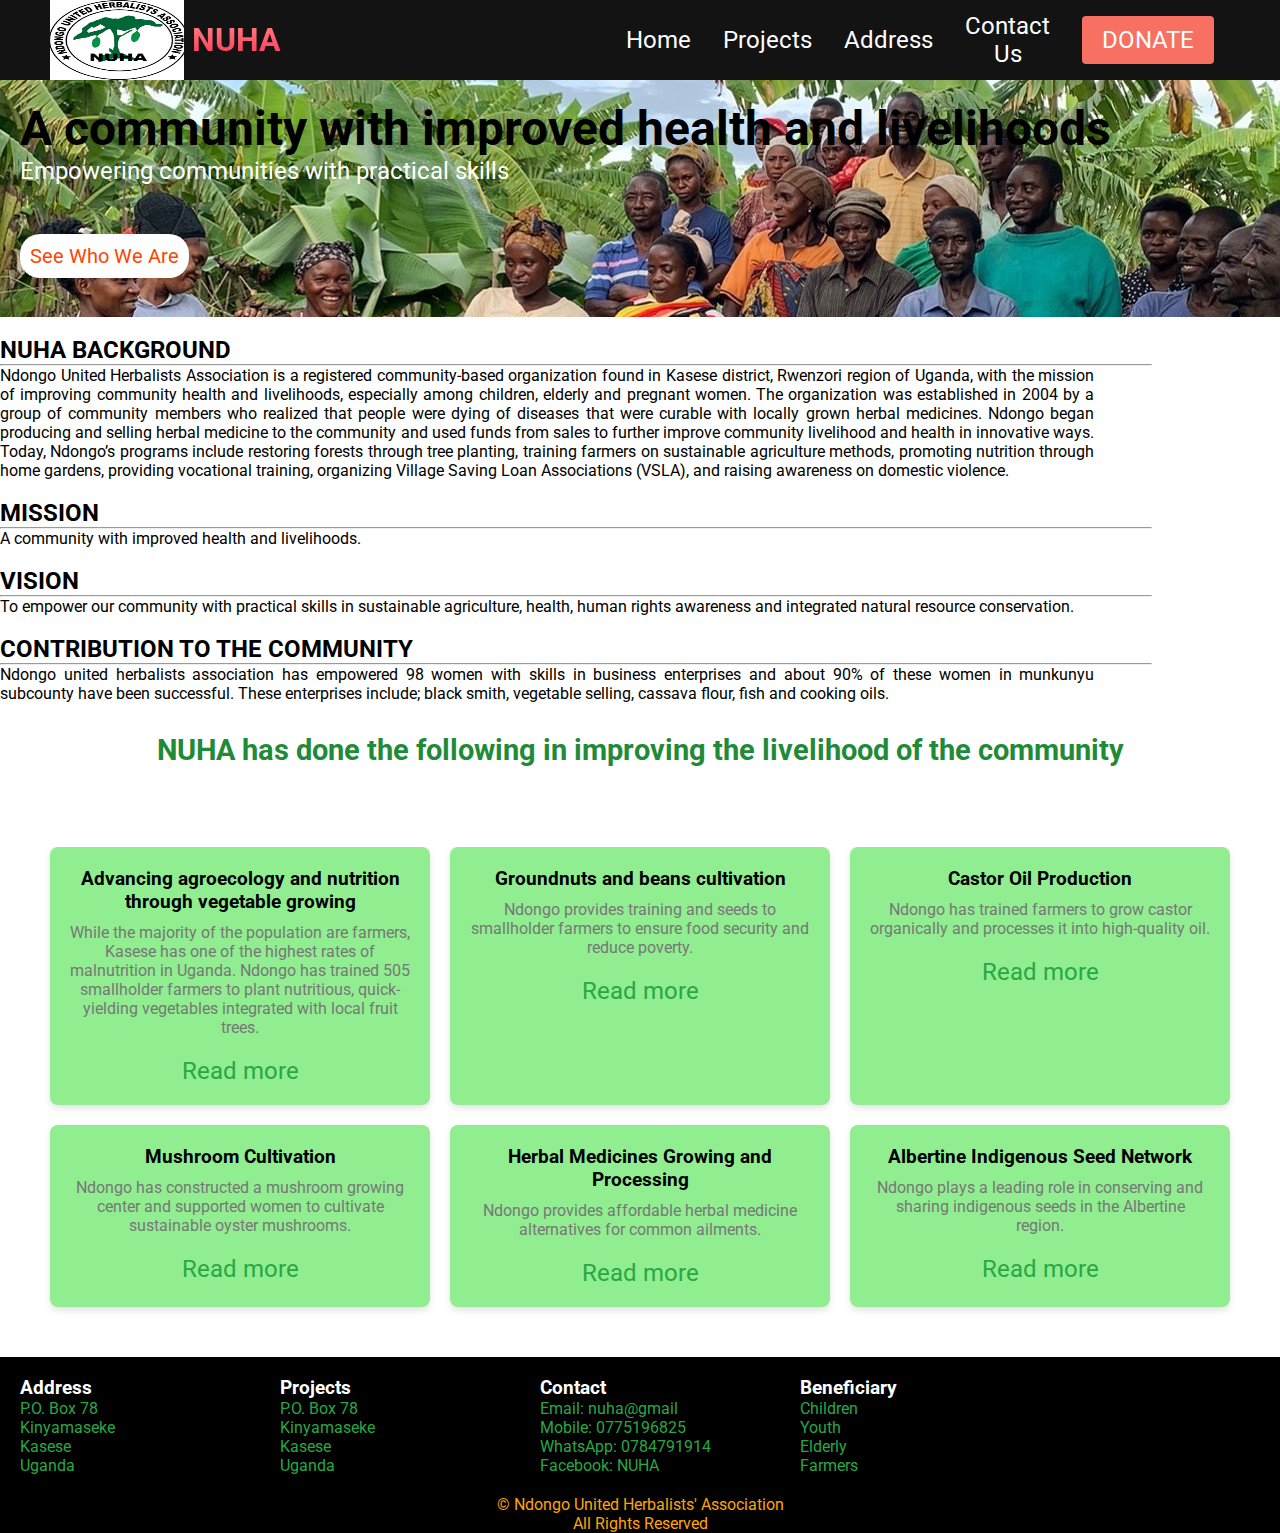
==== index.html @ db9d811a "Update index.html" ====
<!DOCTYPE html>
<html lang="en">
<head>
    <meta charset="UTF-8">
    <meta name="viewport" content="width=device-width, initial-scale=1.0">
    <title>NUHA</title>
    <link rel="stylesheet" href="project.css">
    <link href="https://fonts.googleapis.com/css2?family=Roboto:wght@400;500;700&display=swap" rel="stylesheet">
</head>
<body>
    <nav class="navbar">
        <div class="navbar__container">
            <img class="fas" src="nuhap.png" alt="NUHA Logo">
            <h3 id="navbar__logo">NUHA</h3>
            <div class="navbar__toggle" id="mobile-menu">
                <span class="bar"></span>
                <span class="bar"></span>
                <span class="bar"></span>
            </div>
            <ul class="navbar__menu">
                <li class="navbar__items">
                    <a href="index.html" class="navbar__links">Home</a>
                </li>
                <li class="navbar__items">
                    <a href="/" class="navbar__links">Projects</a>
                </li>
                <li class="navbar__items">
                    <a href="address.html" class="navbar__links">Address</a>
                </li>
                <li class="navbar__items">
                    <a href="about.html" class="navbar__links">Contact Us</a>
                </li>
                <li class="navbar__btn">
                    <a href="donate.html" class="button">DONATE</a>
                </li>
            </ul>
        </div>
    </nav>

    <main>
        <div class="man">
            <h1>A community with improved health and livelihoods</h1>
            <p>Empowering communities with practical skills</p>
            <br>
            <br>
            
            <a href="#">See Who We Are</a>
            <br>
            <br>
        </div>
        <br>
        <div class="back">
            <h2>NUHA BACKGROUND</h2>
            <hr>
            <P>Ndongo United Herbalists Association is a registered community-based organization found in Kasese district, Rwenzori region of Uganda, with the mission of improving community health and livelihoods, especially among children, elderly and pregnant women. The organization was established in 2004 by a group of community members who realized that people were dying of diseases that were curable with locally grown herbal medicines. Ndongo began producing and selling herbal medicine to the community and used funds from sales to further improve community livelihood and health in innovative ways. Today, Ndongo’s programs include restoring forests through tree planting, training farmers on sustainable agriculture methods, promoting nutrition through home gardens, providing vocational training, organizing Village Saving Loan Associations (VSLA), and raising awareness on domestic violence.</P>
        </div>
        <br>
        <div class="back">
            <h2>MISSION</h2>
            <hr>
            <P>A community with improved health and livelihoods.</P>
        </div>
        <br>
        <div class="back">
            <h2>VISION</h2>
            <hr>
            <P>To empower our community with practical skills in sustainable agriculture, health, human rights awareness and integrated natural resource conservation.</P>
        </div>
        <br>
        <div class="back">
            <h2>CONTRIBUTION TO THE COMMUNITY</h2>
            <hr>
            <P>Ndongo united herbalists association has empowered 98 women with skills in business enterprises and about 90% of these women in munkunyu subcounty have been successful. These enterprises include; black smith, vegetable selling, cassava flour, fish and cooking oils.</P>
        </div>
       
        <h1 class="head">NUHA has done the following in improving the livelihood of the community</h1>
        <section class="services">
            <div class="services-container">
                <div class="service-box">
                    
                    <h3>Advancing agroecology and nutrition through vegetable growing</h3>
                    <p>While the majority of the population are farmers, Kasese has one of the highest rates of malnutrition in Uganda. Ndongo has trained 505 smallholder farmers to plant nutritious, quick-yielding vegetables integrated with local fruit trees.</p>
                    <a href="#" class="arrow-link">Read more</a>
                </div>
                <div class="service-box">
                    
                    <h3>Groundnuts and beans cultivation</h3>
                    <p>Ndongo provides training and seeds to smallholder farmers to ensure food security and reduce poverty.</p>
                    <a href="#" class="arrow-link">Read more</a>
                </div>
                <div class="service-box">
                    
                    <h3>Castor Oil Production</h3>
                    <p>Ndongo has trained farmers to grow castor organically and processes it into high-quality oil.</p>
                    <a href="#" class="arrow-link">Read more</a>
                </div>
                <div class="service-box">
                    
                    <h3>Mushroom Cultivation</h3>
                    <p>Ndongo has constructed a mushroom growing center and supported women to cultivate sustainable oyster mushrooms.</p>
                    <a href="#" class="arrow-link">Read more</a>
                </div>
                <div class="service-box">
                    
                    <h3>Herbal Medicines Growing and Processing</h3>
                    <p>Ndongo provides affordable herbal medicine alternatives for common ailments.</p>
                    <a href="#" class="arrow-link">Read more</a>
                </div>
                <div class="service-box">
                    
                    <h3>Albertine Indigenous Seed Network</h3>
                    <p>Ndongo plays a leading role in conserving and sharing indigenous seeds in the Albertine region.</p>
                    <a href="#" class="arrow-link">Read more</a>
                </div>
            </div>
        </section>
    </main>

    <footer class="foo">
        <div class="footer-container">
            <div class="footer-box">
                <h3>Address</h3>
                <p>P.O. Box 78<br>Kinyamaseke<br>Kasese<br>Uganda</p>
            </div>
            <div class="footer-box">
                <h3>Projects</h3>
                <p>P.O. Box 78<br>Kinyamaseke<br>Kasese<br>Uganda</p>
            </div>
            <div class="footer-box">
                <h3>Contact</h3>
                <p>Email: nuha@gmail<br>Mobile: 0775196825<br>WhatsApp: 0784791914<br>Facebook: NUHA</p>
            </div>
            <div class="footer-box">
                <h3>Beneficiary</h3>
                <p>Children<br>Youth<br>Elderly<br>Farmers</p>
            </div>
        </div>
        <div>
            
            <div class="copy">
                <p>&copy; Ndongo United Herbalists' Association<br>All Rights Reserved</p>
            </div>
        </div>
    </footer>

    <script src="project.js"></script>
</body>
</html>
---- project.css ----
*{
    box-sizing: border-box;
    margin: 0;
    padding: 0;
    font-family: 'Roboto',sans-serif;
    width: 100%;
}
.navbar{

    background: #131313;
    height: 80px;
    display: flex;
    justify-content: center;
    align-items: center;
    font-size: 1.5rem;
    position: sticky;
    top: 0;
    z-index: 999;

}
.navbar__container{
    display: flex;
    justify-content: space-between;
    height: 80px;
    width: 100%;
    z-index: 1;
    max-width: 1300px;
    margin: 0 auto;
    padding: 0 50px;
}
#navbar__logo{
    background-color: #ff8177;
    background-image: linear-gradient(to top,#ff0844 0%, #ffb199 100%);
    background-size: 100%;
    -webkit-background-clip: text;
    -moz-background-clip: text;
    -webkit-text-fill-color: transparent;
    -moz-text-fill-color: transparent;
    display: flex;
    align-items: center;
    margin-right: 150px;
    cursor: pointer;
    text-decoration: none;
    font-size: 2rem;

}
.fas{
    margin-right: 0.5rem;
}
.navbar__menu{
    display: flex;
    align-items: center;
    list-style: none;
    text-align: center;

}
.navbar__items{
    height: 80px;

}
.navbar__links{
    color: #fff;
    display: flex;
    align-items: center;
    justify-content: center;
    text-decoration: none;
    padding: 0 1rem;
    height: 100%;
}
.navbar__btn{
    display: flex;
    justify-content: center;
    align-items: center;
    padding: 0 1rem;
    width: 100%;
}
.button{
    justify-content: center;
    display: flex;
    align-items: center;
    text-decoration: none;
    padding: 10px 20px;
    height: 100%;
    width: 100%;
    border: none;
    outline: none;
    border-radius: 4px;
    background: #f77062;
    color: #fff;
}
.button:hover{
    background: #4837ff;
    transition: all 0.3s ease;

}
.navbar__toggle{
        text-align: right;
}
.navbar__links:hover{
    color: #f77062;
    transition: all 0.3s ease;
}
@media screen and (max-width: 960px){
    .navbar__container{
        display: flex;
        justify-content: space-between;
        height: 80px;
        z-index: 1;
        width: 100%;
        max-width: 1300px;
        padding: 0;
    }
    .back{
        margin: 10px;
        padding: 20px;
    }
    .navbar__menu{
        display: grid;
        grid-template-columns: auto;
        margin: 0;
        width: 100%;
        position: absolute;
        top: -1000px;
        opacity: 0;
        transition: all 0.5s ease;
        height: 50vh;
        z-index: -1;
        background: #131313;
    }
    .navbar__menu.active{
        background: #131313;
        top: 100%;
        opacity: 1;
        transition: all 0.5s ease;
        height: 90vh;
        font-size: 1.6rem;
        z-index: 99;
    }
    #navbar__logo{

        padding-left: 95px;

    }
    .navbar__toggle{
        float: right;
    }
    .navbar__toggle .bar{
        width: 25px;
        height: 3px;
        margin: 5px auto;
        transition: all 0.3s ease-in-out;
        background: #fff;
        
        
    }
    .navbar__item{
        width: 100%;
    }
    .navbar__links{
       text-align: center; 
       padding: 2rem;
       width: 100%;
       display: table;

    }
    #mobile-menu{
        position: absolute;
        top: 20%;
        right: 5%;
        transform: translate(5%, 20%);


    }
    .navbar__btn{
        padding: 2rem;
    }
    .button{
        display: flex;
        justify-content: center;
        margin: 0;
        align-content: center;
        width: 80%;
        height: 80px;

    }
    .navbar__toggle .bar{
        display: block;
        cursor: pointer;
        
        
    }
    #mobile-menu .is-active .bar:nth-child(2){
        opacity: 0;
    }
    #mobile-menu .is-active .bar:nth-child(1){
        transform: translateY(8px) rotate(45deg);
    }
    #mobile-menu .is-active .bar:nth-child(3){
        transform: translateY(-8px) rotate(-45deg);
    }

    }

}

}

.main__btn{
    font-size: 1rem;
    background-image: linear-gradient(to top, #f77062 0%, #fe5916 100%);
    padding: 14px 32px;
    border: none;
    border-radius: 4px;
    color: #fff;
    margin-top: 2rem;
    cursor: pointer;
    position: relative;
    transition: all 0.5s;
    outline: none;
    

}

.main__btn a{
    position: relative;
    z-index: 2;
    color: #fff;
    text-decoration: none;
}
.main__btn:after{
    position: absolute;
    content: '';
    top: 0;
    left: 0;
    width: 0;
    height: 100%;
    background: #4837ff;
    transition: all 0.35s;
    border-radius: 4px;

}

.main__btn:hover{
    color: #fff;
    

}
.main__btn:hover:after{
    width: 100%;
}
.main__image--container{
    text-align: center;
}
#main__img{
    height: 80%;
    width: 80%;
}
@media screen and (max-width: 768px) {
    .main__container{
        display: grid;
        grid-template-columns: auto;
        align-items: center;
        justify-self: center;
        width: 100%;
        margin: 0 auto;
        height: 130vh;
    }
    .back{
        max-width: 100%;
    }
    .foo{
        padding: 20px;
    }
    .iframe{
        height: 300px;
        width: 150px;
    }
    .main__content{
        text-align: center;
        margin-bottom: 4rem;
        
            
    }
    .main__content h1{
        font-size: 2.5rem;
        margin-top: 2rem;
    }
    .main__content h2{
        font-size: 3rem;
    }
    .main__content p{
        margin-top: 1rem;
        font-size: 1.5rem;
    }
    
}
@media screen and (max-width: 480px){
    .main__content h1{
        font-size: 2rem;
        margin-top: 3rem;
    }
    .main__content h2{
        font-size: 2rem;
    }
    .main__content p{
        margin-top: 2rem;
        font-size: 1.5rem;
    }
    .main__btn{
        padding: 12px 36px;
        margin: 2.5rem 0;

    }

}
.servicess{
    background: #141414;
    display: flex;
    flex-direction: column;
    align-items: center;
    height: 100vh;

}
.services h1{
    background-color: #ff8177;
    background-image: linear-gradient(
        to right,
        #ff8177 0%,
        #ff867a 0%,
        #ff8c7f 21%,
        #f99185 52%,
        #cf556c 78%,
        #b12a5b 100%,

    );
    background-size: 100%;
    margin-bottom: 5rem;
    font-size: 2.5rem;
    -webkit-background-clip: text;
    -moz-background-clip: text;
    -webkit-text-fill-color: transparent;
    -moz-text-fill-color: transparent;
    

    }
}
.services__container{
    display: flex;
    justify-content: center;
    flex-wrap: wrap;
}
.services__card{
    margin: 1rem;
    height: 525px;
    width: 400px;
    border-radius: 4px;
    background-image: linear-gradient(
        to bottom, 
       rgba(0,0,0,0)0%,
       rgba(17,17,17,0.6)100%
    ),
    url('tec.jpeg');
    background-size: cover;
    position: relative;
    color: #fff;
    

}
.services__card:nth-child(2){
    background-image: linear-gradient(
        to bottom, 
       rgba(0,0,0,0)0%,
       rgba(17,17,17,0.6)100%
    ),
    url('fff.jpg');

    
}
.services h2{
    position: absolute;
    top: 350px;
    left: 30px;

}
.services__card button{
    color: #fff;
    padding: 10px 20px;
    border: none;
    outline: none;
    border-radius: 4px;
    background: #f77862;
    position: absolute;
    top: 440px;
    left: 30px;
    font-size: 1rem;
    cursor: pointer;

}
.services__card:hover{
    transform: scale(1.075);
    transition: all 0.2s ease;
    cursor: pointer;
}
@media screen and (max-width: 960px){
    .services{
        height: 1600px;
    }
    .services h1{
        font-size: 2rem;
        margin-top: 12rem;
    }
    .man h1{
        font-size: 24px
        

    }
    .man p{
        padding: 20px;
    }
    #cc{
        height: 2100px;
        background-color: lightgoldenrodyellow;

    }
    .foo{
        margin-top: 12rem;

    }
    .man a{
        padding: 20px;
    }
}
.copy p{
    color: orange;
    text-align: center;
    
}

.man{
    background-image: url('group.jpg');
    
    padding: 20px;
    font-size: 24px;
}
.man h1{
    font-family: 'Roboto',sans-serif;

}
.man a{
    text-decoration: none;
    font-size: 85%;
    color: orangered;
    padding: 10px;
    border-radius: 20px;
    background-color: white;
}
.man a:hover{
    color: orange;
}
.man p{
    color: white;
}
.services{
    text-align: center;
    padding: 50px;
    
}
.services-container{
    display: grid;
    grid-template-columns: repeat(3, 1fr);
    gap: 20px;
    
    
}
.services h2{
    font-size: 2rem;
    margin-bottom: 30px;
}
.service-box{
    background-color: lightgreen;
    padding: 20px;
    border-radius: 8px;
    box-shadow: 0 4px 6px rgba(0, 0, 0, 0.1);
    transition: transform 0.2s;
}
.service-box:hover{
    transform: translateY(-10px);
}
.service-box img{
    width: 150px;
    margin-bottom: 10px;
}
.service-box h3{
    font-size: 1.2rem;
    margin-bottom: 10px;
}
.service-box p{
    color: #777;
    margin-bottom: 20px;
}
.arrow-link{
    color: #28a745;
    text-decoration: none;
    font-size: 1.5rem;
    transition: color 0.2s;
}
.arrow-link:hover{
    color: #1f8a37;
}
@media(max-width:820px){
    .hero{
        display: contents;
    }
    .services-container{
        display: grid;
        grid-template-columns: repeat(1, 1fr);
        
    
    }
    .picture{
        text-align: center;
        position: sticky;

    }
}
.head{
    text-align: center;
    color: #1f8a37;
    font-size: 180%;
    padding: 30px;
}
.foo{
    background-color: black;
}
.footer-box{
    padding: 20px;
    
}
.footer-box h3{
    color: white;
}
.footer-box p{
    color: #28a745;
}
.footer-container{
    display: grid;
    grid-template-columns: repeat(5, 1fr);
    gap: 20px;
}
@media(max-width:820px){
    .footer-container{
        display: grid;
        grid-template-columns: repeat(2, 1fr);
    
    }
}
@media screen and (max-width: 820px){
    .footer-container{
        display: grid;
        grid-template-columns: repeat(2, 1fr);
    }
}
#cc{
    background-color: lightgoldenrodyellow;
}
.h{
    text-align: center;
    color: green;
    background-color: #f77062;
    padding: 20px;
}
.con{
    align-items: center;
    padding: 20px;
}
.dona h3{
    color: #1f8a37;
    text-align: center;
    padding: 20px;
    font-size: 1.5rem;
}
.dona p{
    font-size: 1.3rem;

}
.dona{
    margin: 20px;
}
.about{
    font-size: 250%;
}
fieldset{
    font-size: 80%;
}
.add h3{
    background-color: greenyellow;
    padding: 20px;
    text-align: center;
}
.dd{
    background-color: orange;
    
}
.background{
    text-align: center;
}
.back p{
    width: 95%;
    text-align: justify;
}
.back{
    width: 90%;
}
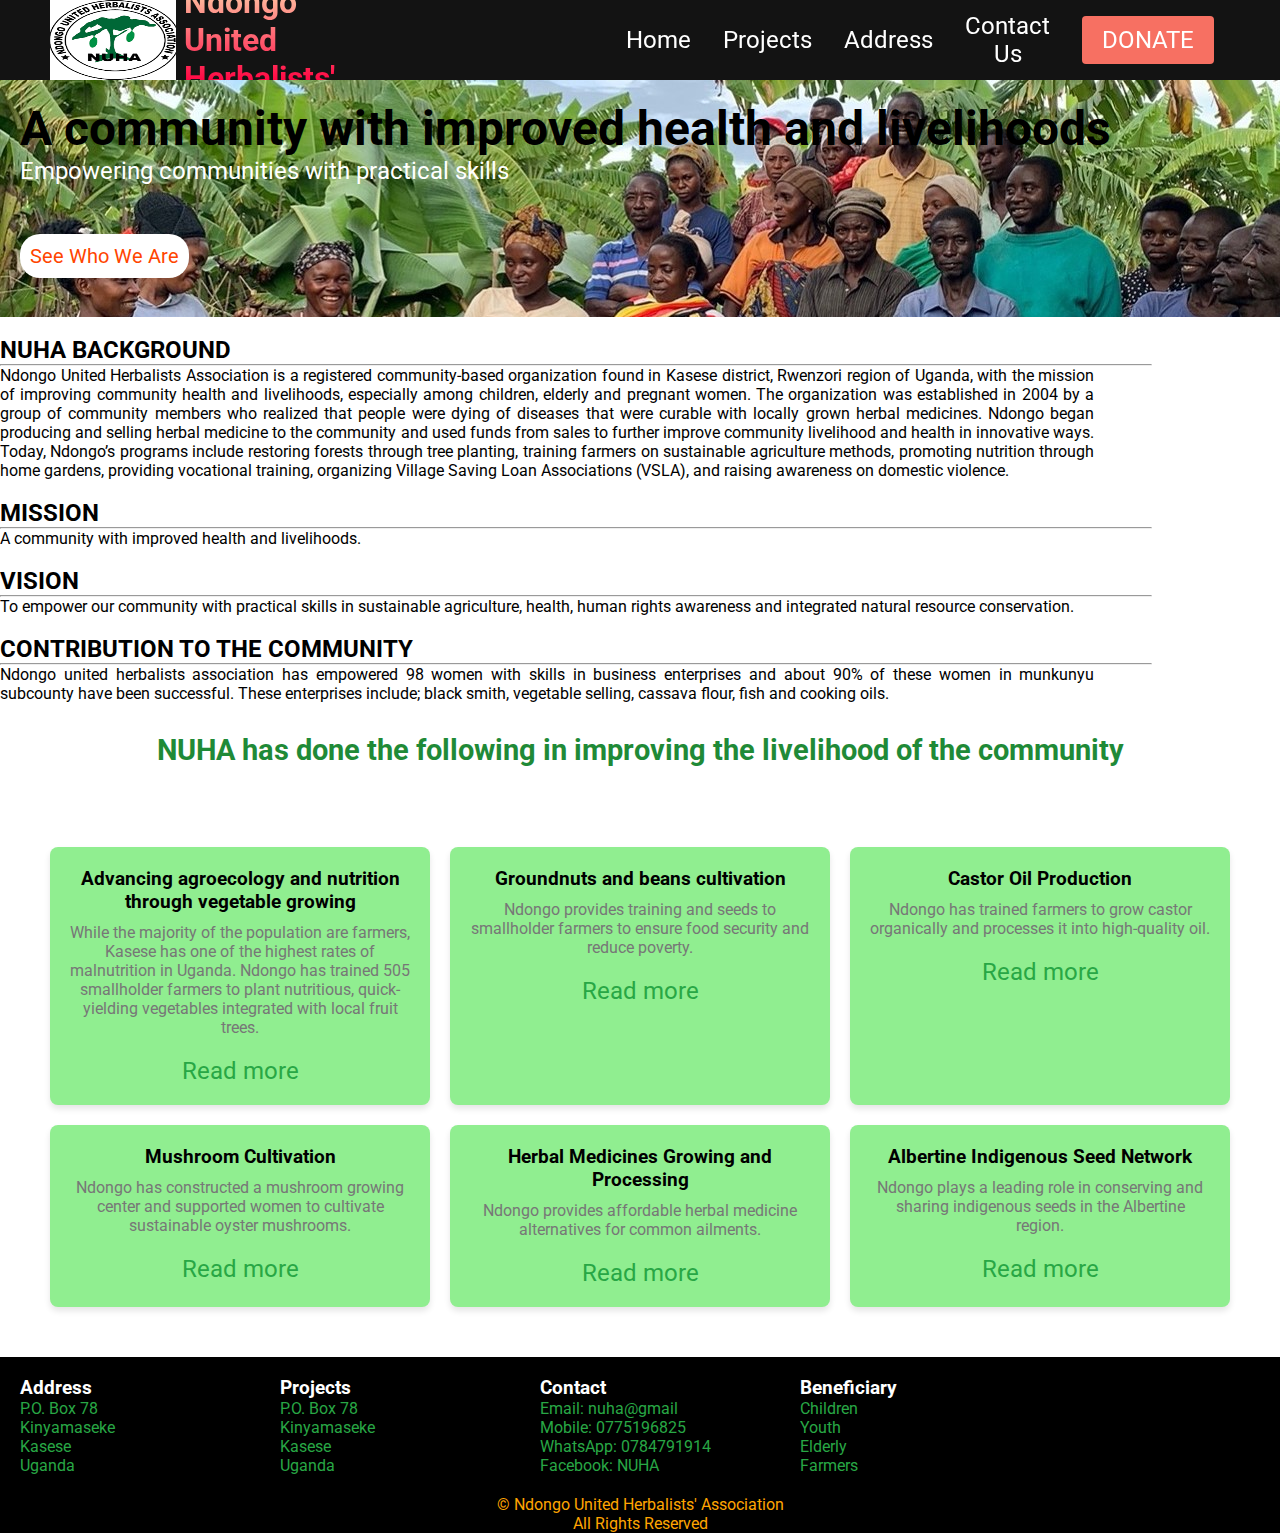
==== commit b1d70628: "Update index.html" ====
--- a/index.html
+++ b/index.html
@@ -11,7 +11,7 @@
     <nav class="navbar">
         <div class="navbar__container">
             <img class="fas" src="nuhap.png" alt="NUHA Logo">
-            <h3 id="navbar__logo">NUHA</h3>
+            <h3 id="navbar__logo">Ndongo United Herbalists'</h3>
             <div class="navbar__toggle" id="mobile-menu">
                 <span class="bar"></span>
                 <span class="bar"></span>
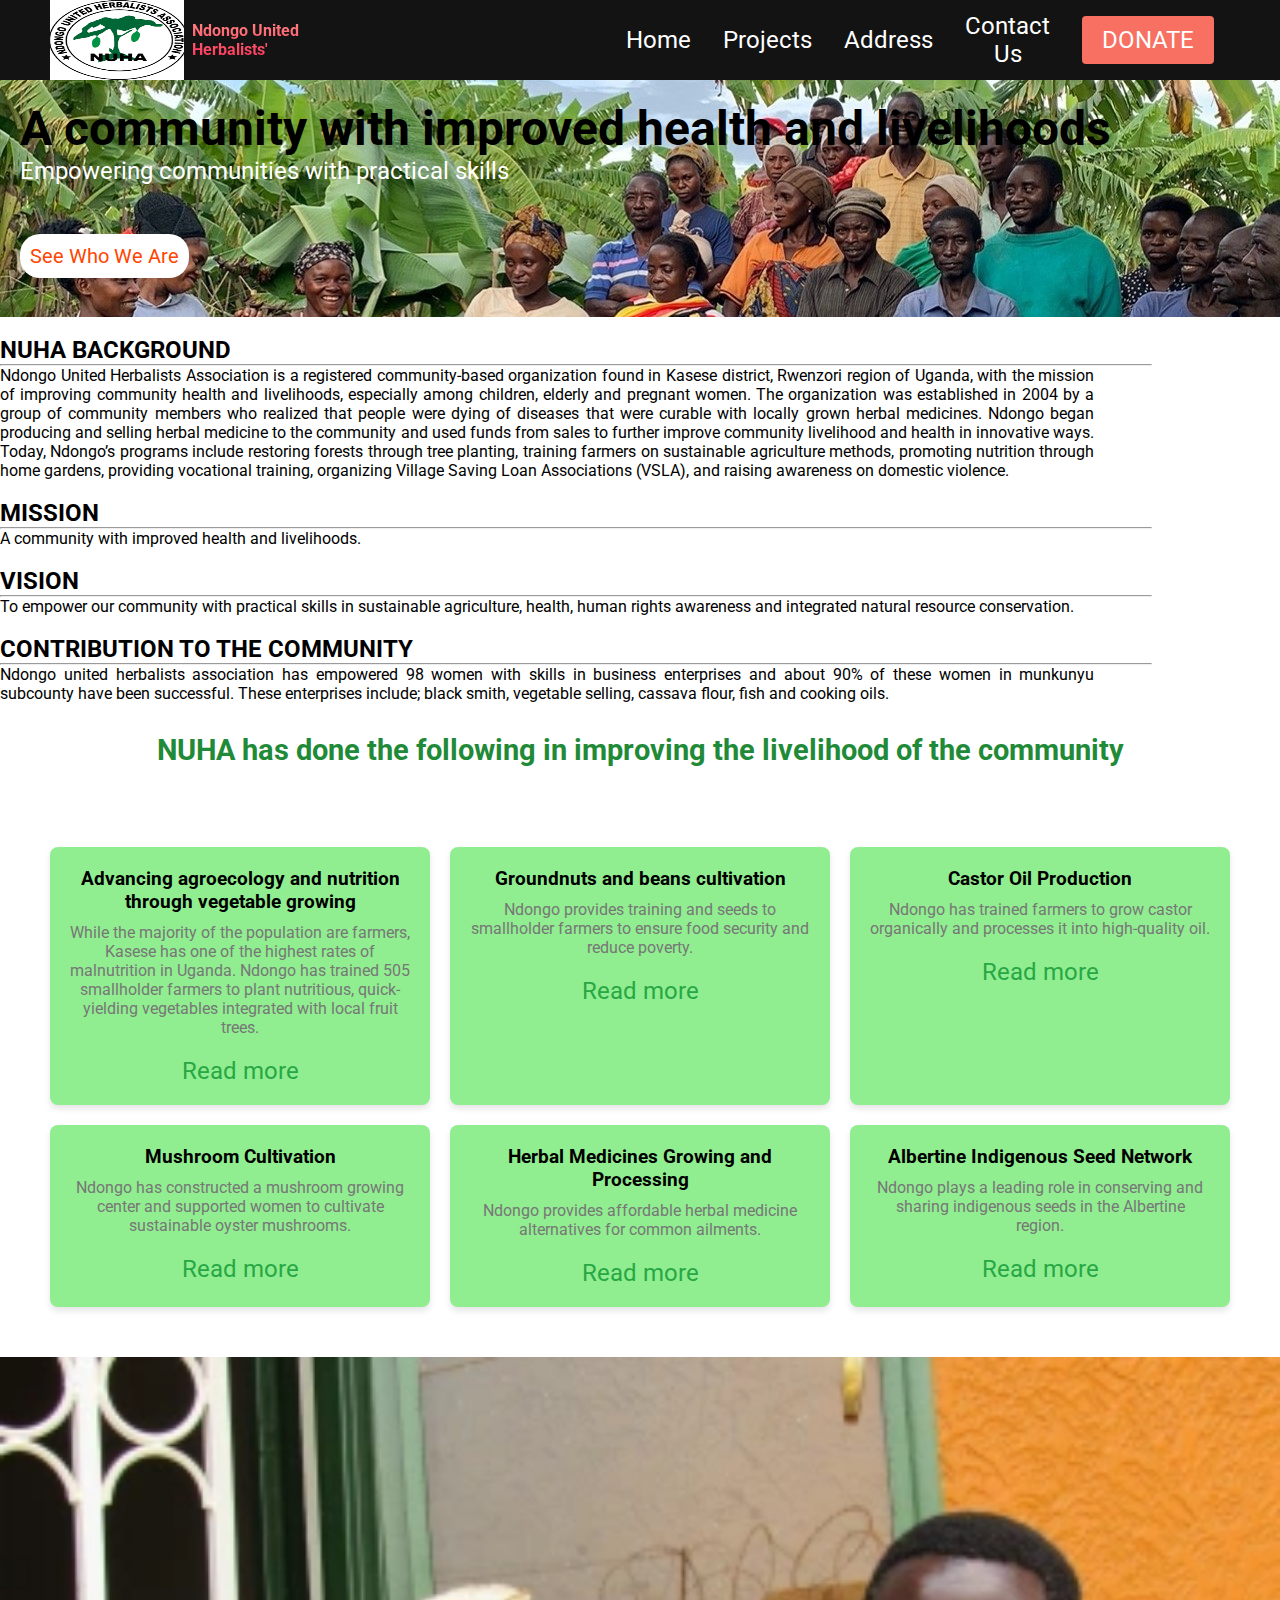
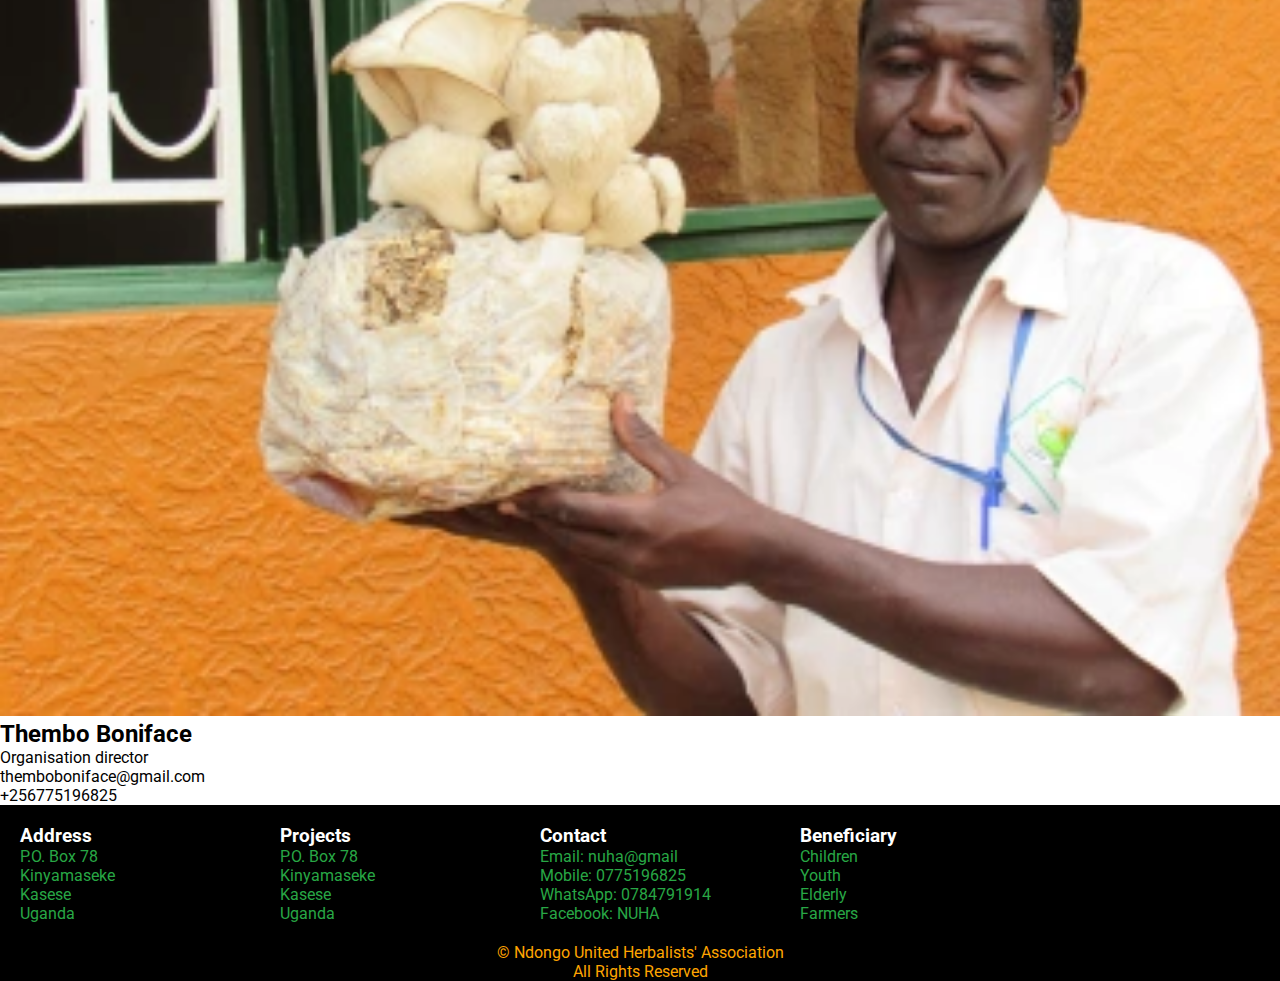
==== commit e340b30a: "Update index.html" ====
--- a/index.html
+++ b/index.html
@@ -115,6 +115,16 @@
             </div>
         </section>
     </main>
+    <div class="bg-white rounded-lg p-6">
+    <img class="h-16 w-16 rounded-full mx-auto" src="dad.webp">
+    <div class="text-center">
+        <h2 class="text-lg">Thembo Boniface</h2>
+        <div class="text-purple-500">Organisation director</div>
+        <div class="text-gray-600">themboboniface@gmail.com</div>
+        <div class="text-gray-600">+256775196825</div>
+    </div>
+</div>
+
 
     <footer class="foo">
         <div class="footer-container">
--- a/project.css
+++ b/project.css
@@ -41,7 +41,7 @@
     margin-right: 150px;
     cursor: pointer;
     text-decoration: none;
-    font-size: 2rem;
+    font-size: 1rem;
 
 }
 .fas{
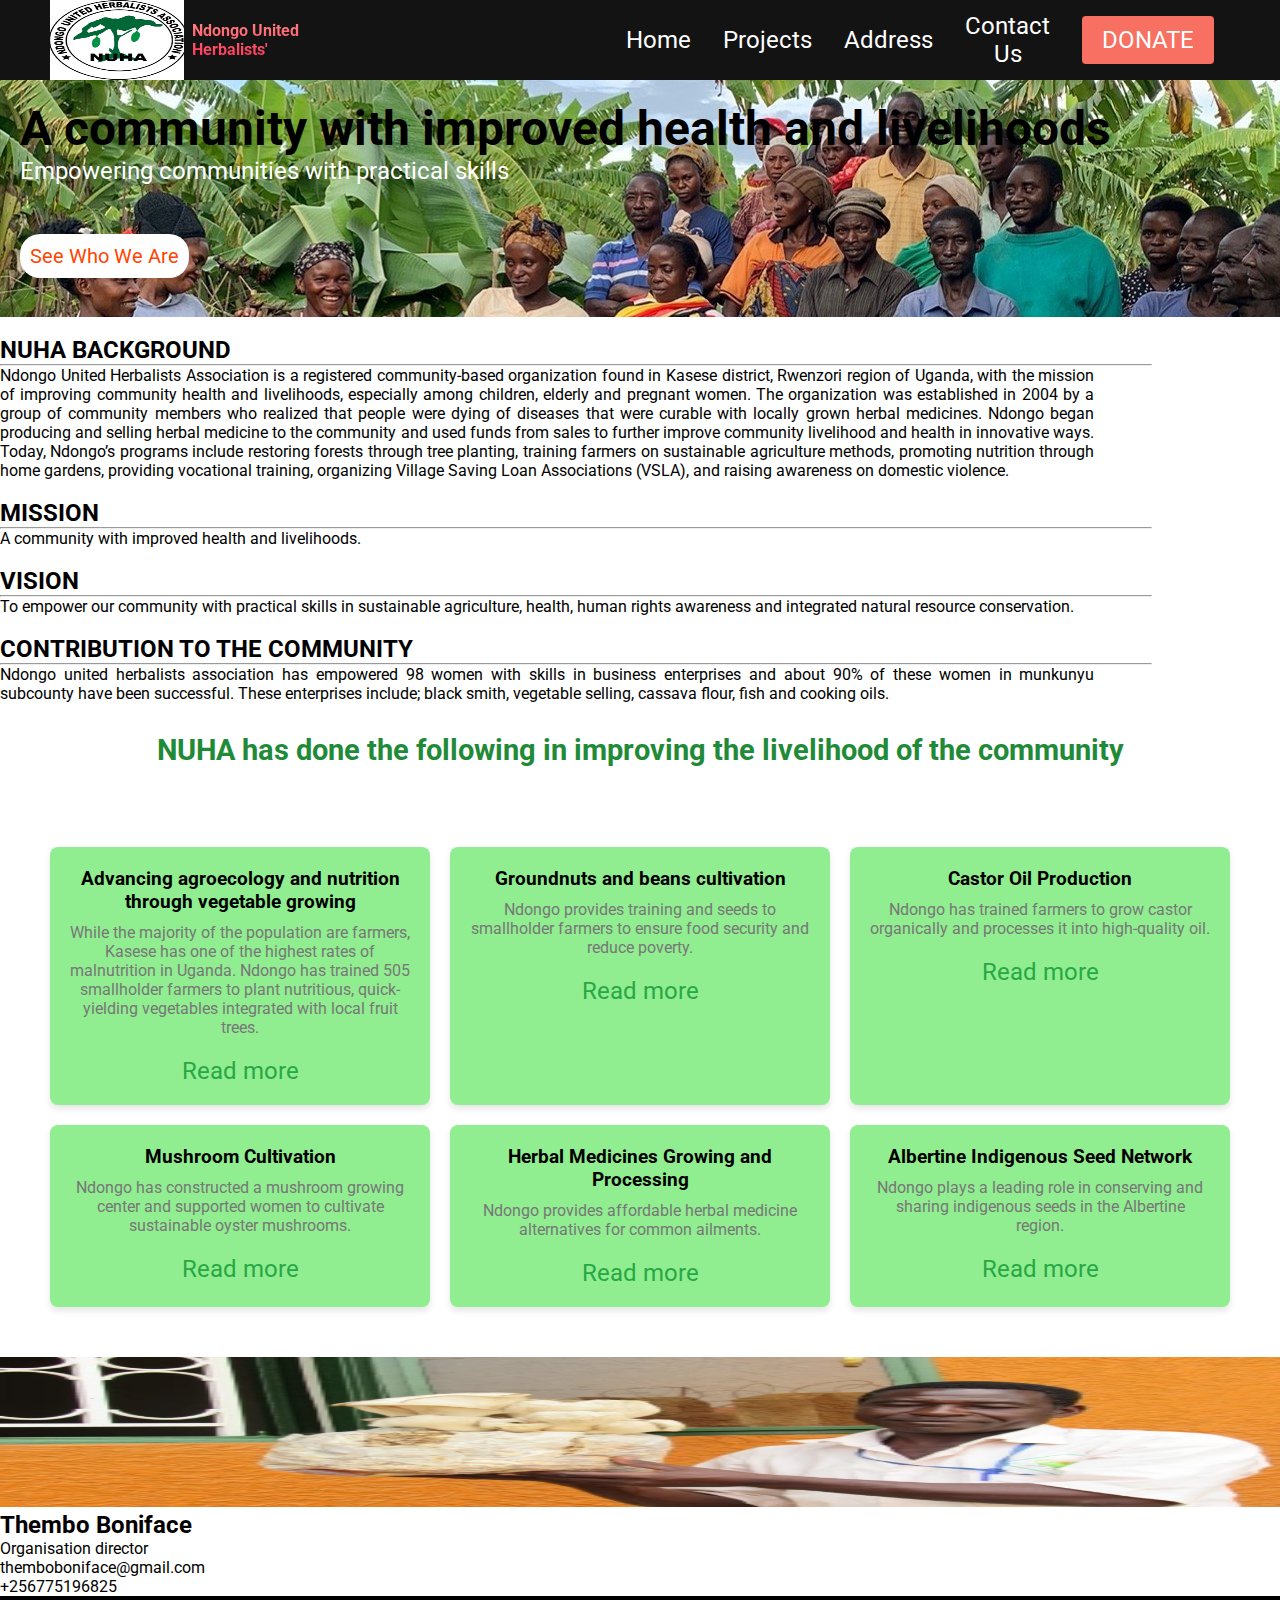
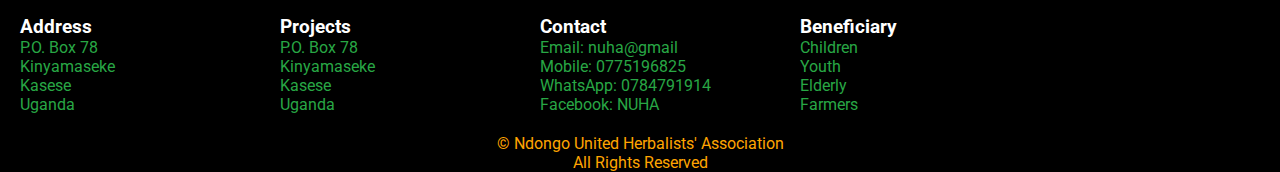
==== commit d6e53b2a: "Update index.html" ====
--- a/index.html
+++ b/index.html
@@ -116,7 +116,7 @@
         </section>
     </main>
     <div class="bg-white rounded-lg p-6">
-    <img class="h-16 w-16 rounded-full mx-auto" src="dad.webp">
+    <img src="dad.webp" height="150" width="100">
     <div class="text-center">
         <h2 class="text-lg">Thembo Boniface</h2>
         <div class="text-purple-500">Organisation director</div>
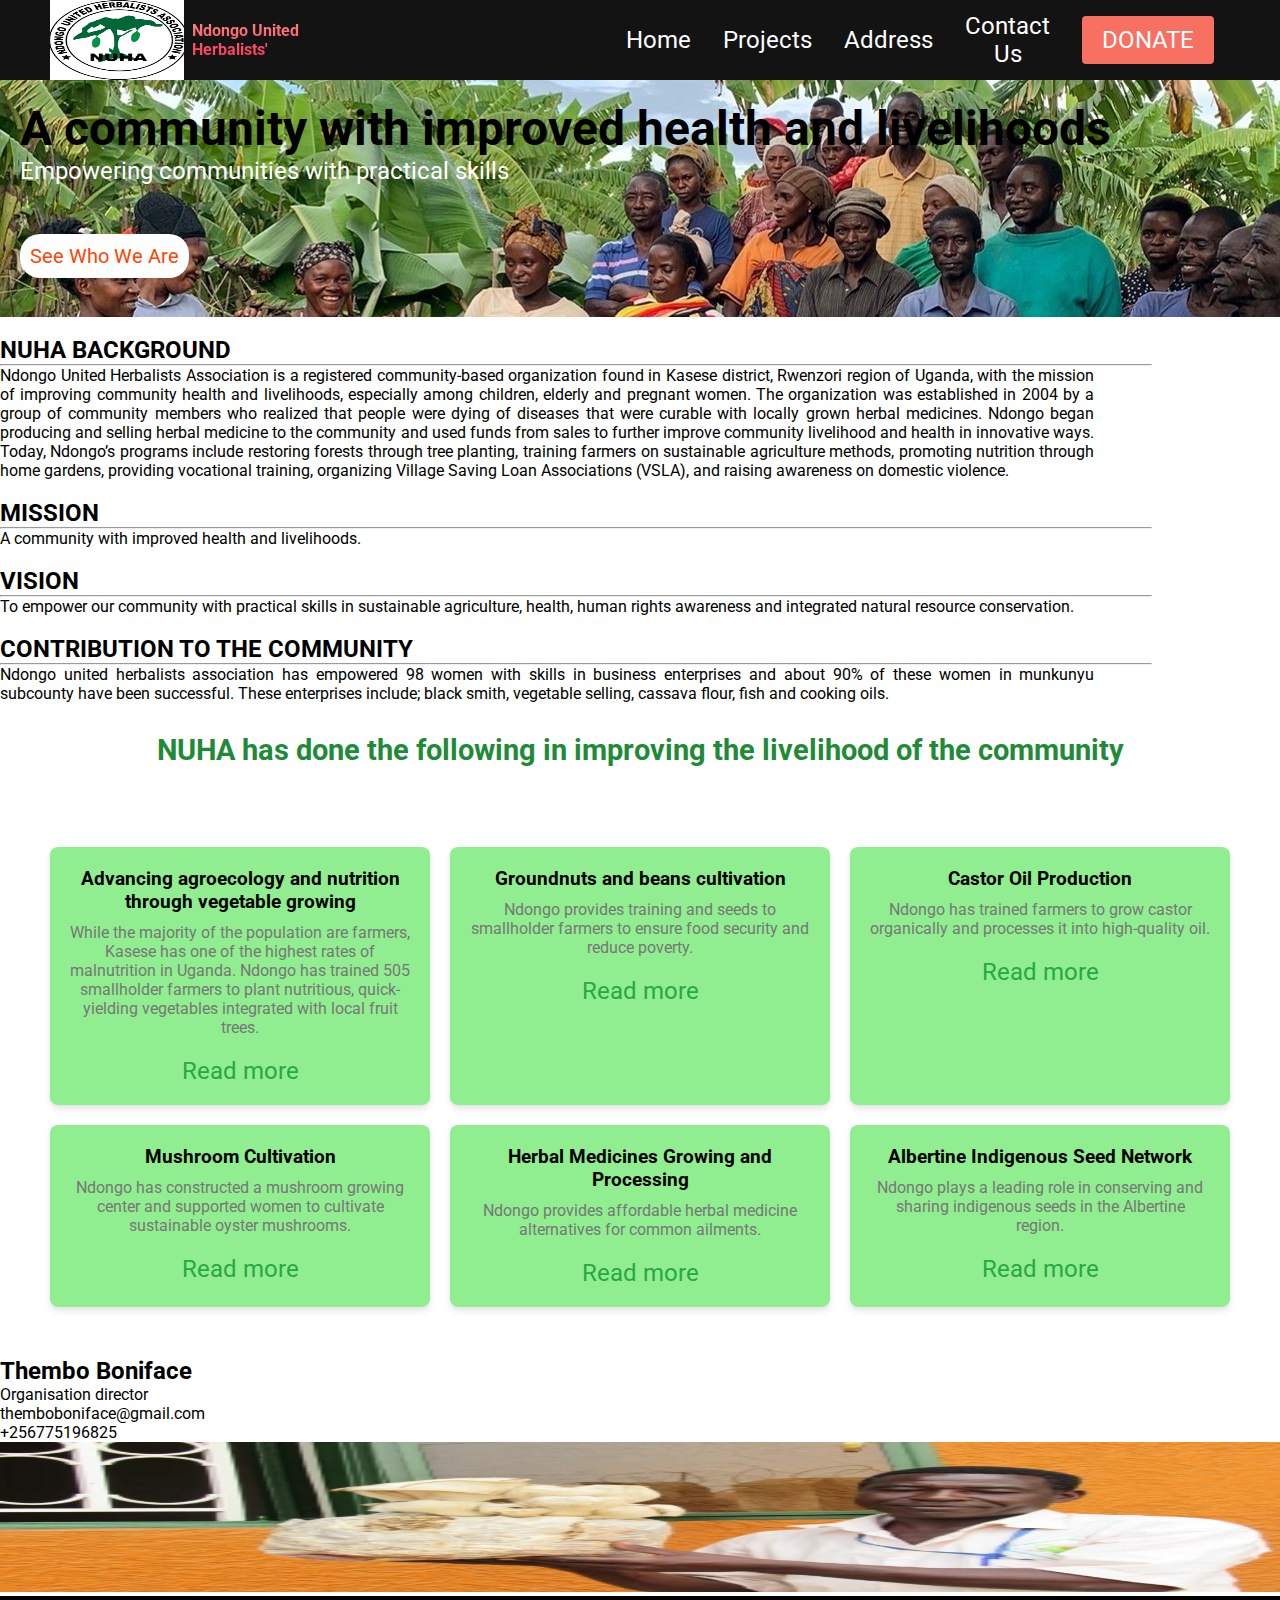
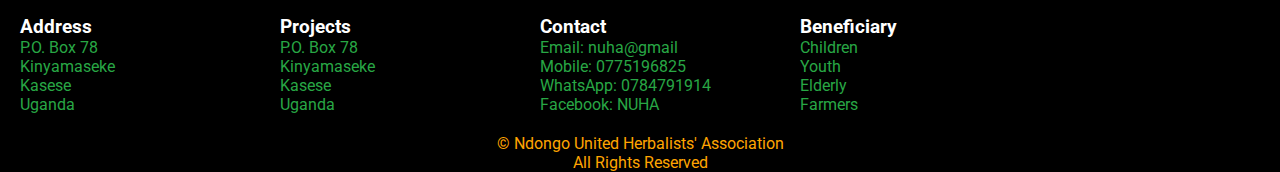
==== commit 6de160f3: "Update index.html" ====
--- a/index.html
+++ b/index.html
@@ -115,14 +115,15 @@
             </div>
         </section>
     </main>
-    <div class="bg-white rounded-lg p-6">
-    <img src="dad.webp" height="150" width="100">
     <div class="text-center">
         <h2 class="text-lg">Thembo Boniface</h2>
         <div class="text-purple-500">Organisation director</div>
         <div class="text-gray-600">themboboniface@gmail.com</div>
         <div class="text-gray-600">+256775196825</div>
     </div>
+    <div class="bg-white rounded-lg p-6">
+    <img src="dad.webp" height="150" width="100">
+    
 </div>
 
 
--- a/project.css
+++ b/project.css
@@ -611,4 +611,6 @@
 .back{
     width: 90%;
 }
-    
+.text-center{
+    float: right;
+}
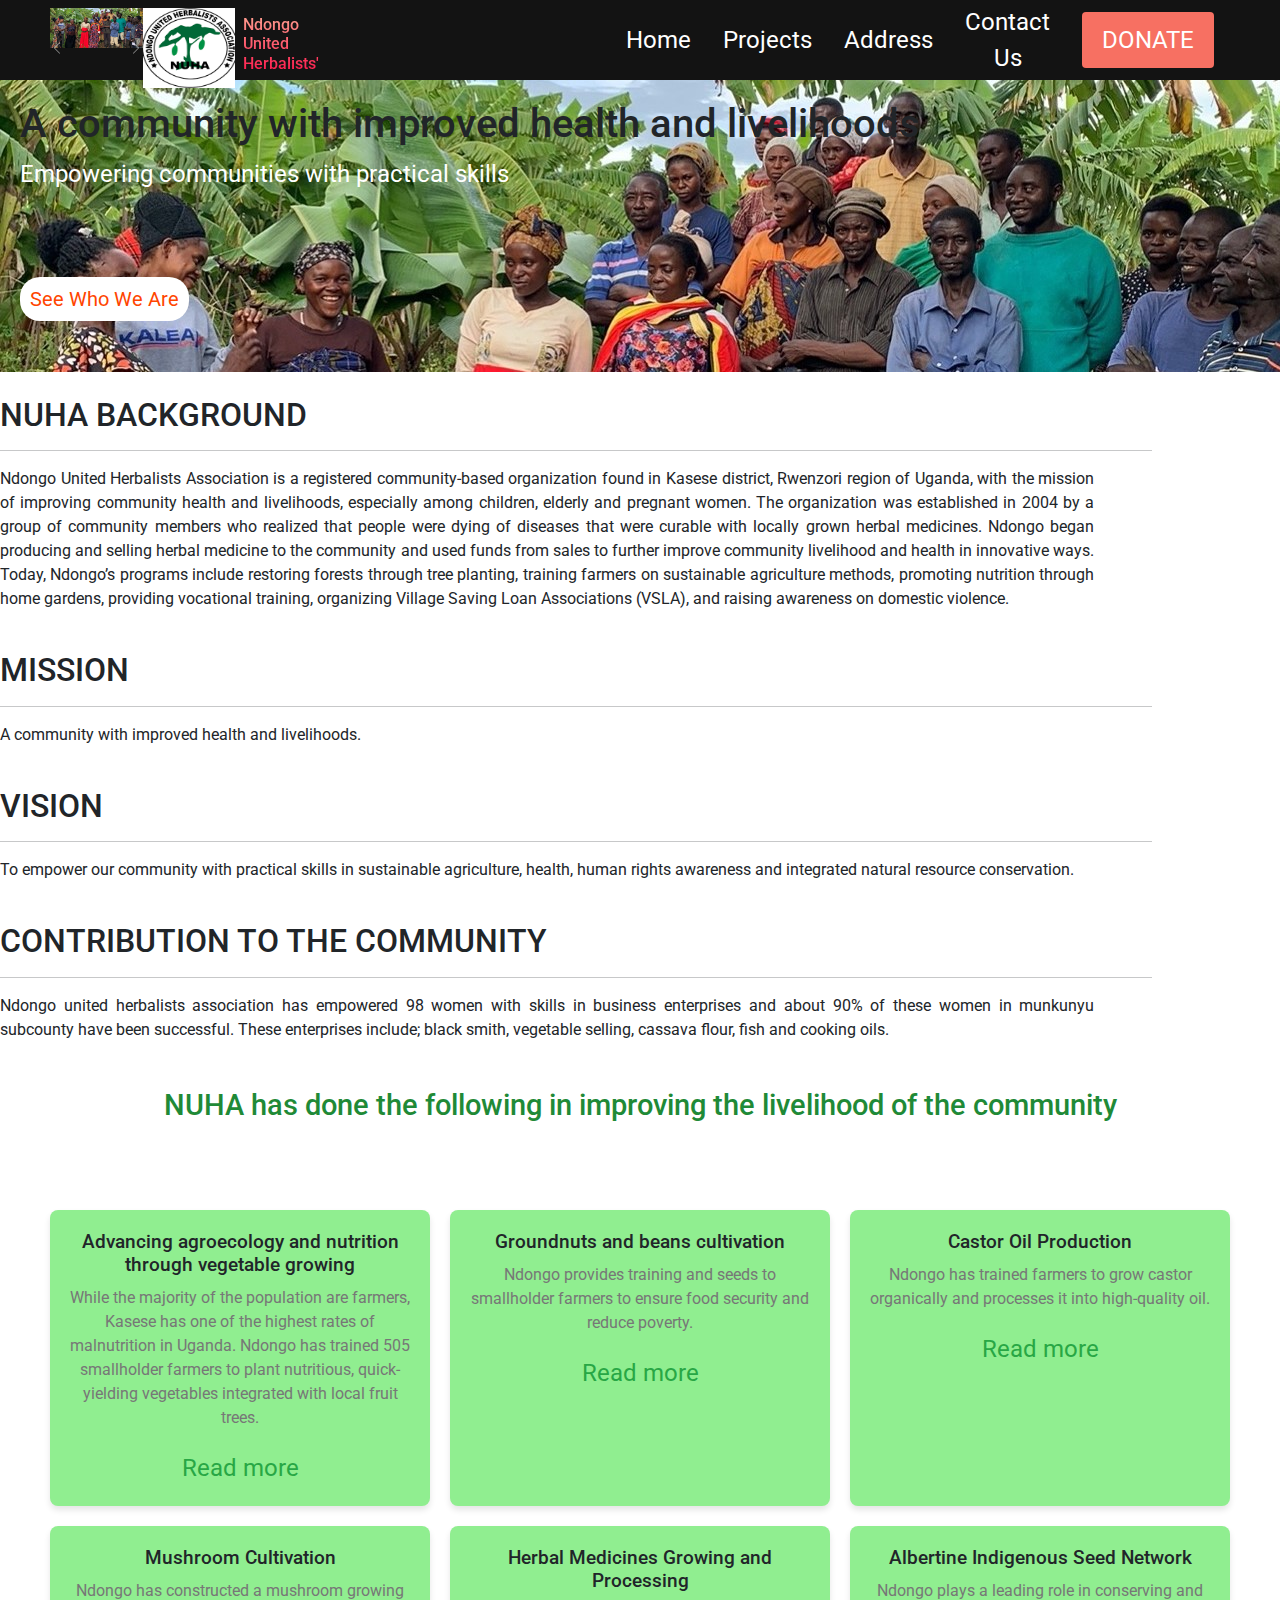
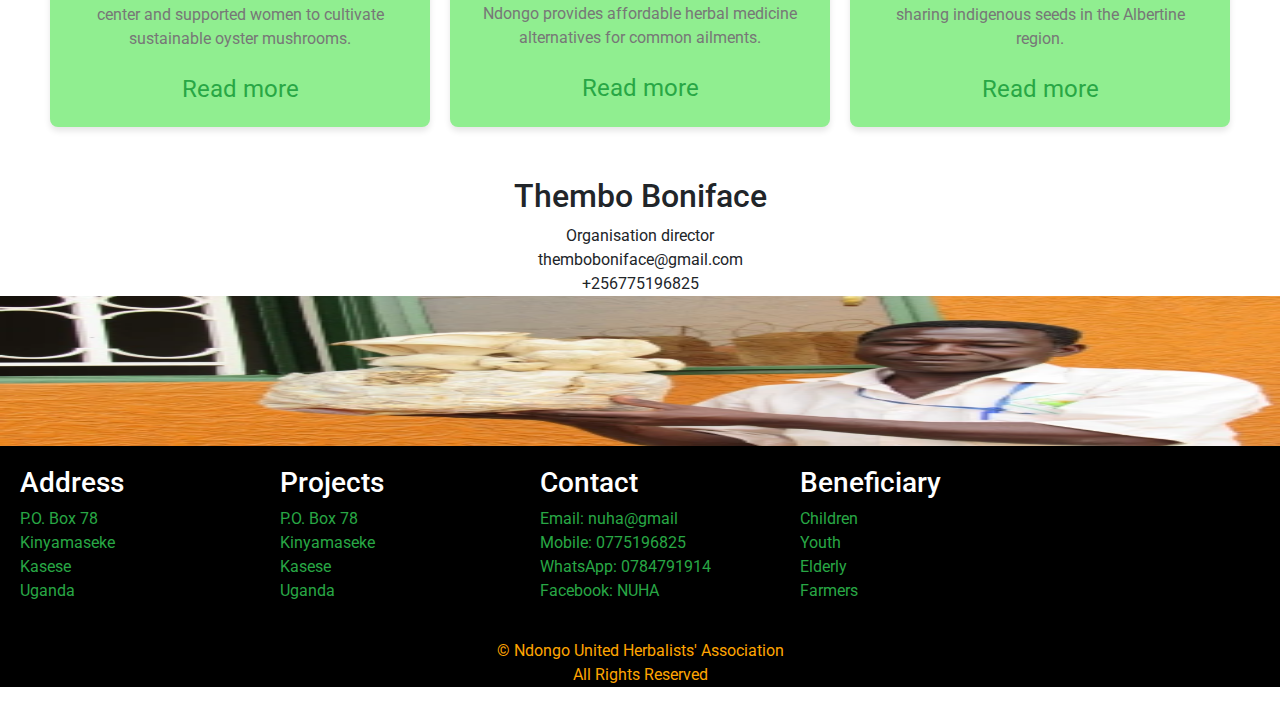
==== commit 71b5dfa6: "Update index.html" ====
--- a/index.html
+++ b/index.html
@@ -5,11 +5,36 @@
     <meta name="viewport" content="width=device-width, initial-scale=1.0">
     <title>NUHA</title>
     <link rel="stylesheet" href="project.css">
+   
+    <link href="https://cdn.jsdelivr.net/npm/bootstrap@5.3.0-alpha1/dist/css/bootstrap.min.css" rel="stylesheet">
+    <script src="https://cdn.jsdelivr.net/npm/bootstrap@5.3.0-alpha1/dist/js/bootstrap.bundle.min.js"></script>
+   
     <link href="https://fonts.googleapis.com/css2?family=Roboto:wght@400;500;700&display=swap" rel="stylesheet">
 </head>
 <body>
     <nav class="navbar">
         <div class="navbar__container">
+            <div id="carouselExample" class="carousel slide" data-bs-ride="carousel">
+    <div class="carousel-inner">
+        <div class="carousel-item active">
+            <img src="group.jpg" class="d-block w-100" alt="First slide">
+        </div>
+        <div class="carousel-item">
+            <img src="display.jpg" class="d-block w-100" alt="Second slide">
+        </div>
+        <div class="carousel-item">
+            <img src="dad.jpg" class="d-block w-100" alt="Third slide">
+        </div>
+    </div>
+    <button class="carousel-control-prev" type="button" data-bs-target="#carouselExample" data-bs-slide="prev">
+        <span class="carousel-control-prev-icon" aria-hidden="true"></span>
+        <span class="visually-hidden">Previous</span>
+    </button>
+    <button class="carousel-control-next" type="button" data-bs-target="#carouselExample" data-bs-slide="next">
+        <span class="carousel-control-next-icon" aria-hidden="true"></span>
+        <span class="visually-hidden">Next</span>
+    </button>
+            </div>
             <img class="fas" src="nuhap.png" alt="NUHA Logo">
             <h3 id="navbar__logo">Ndongo United Herbalists'</h3>
             <div class="navbar__toggle" id="mobile-menu">
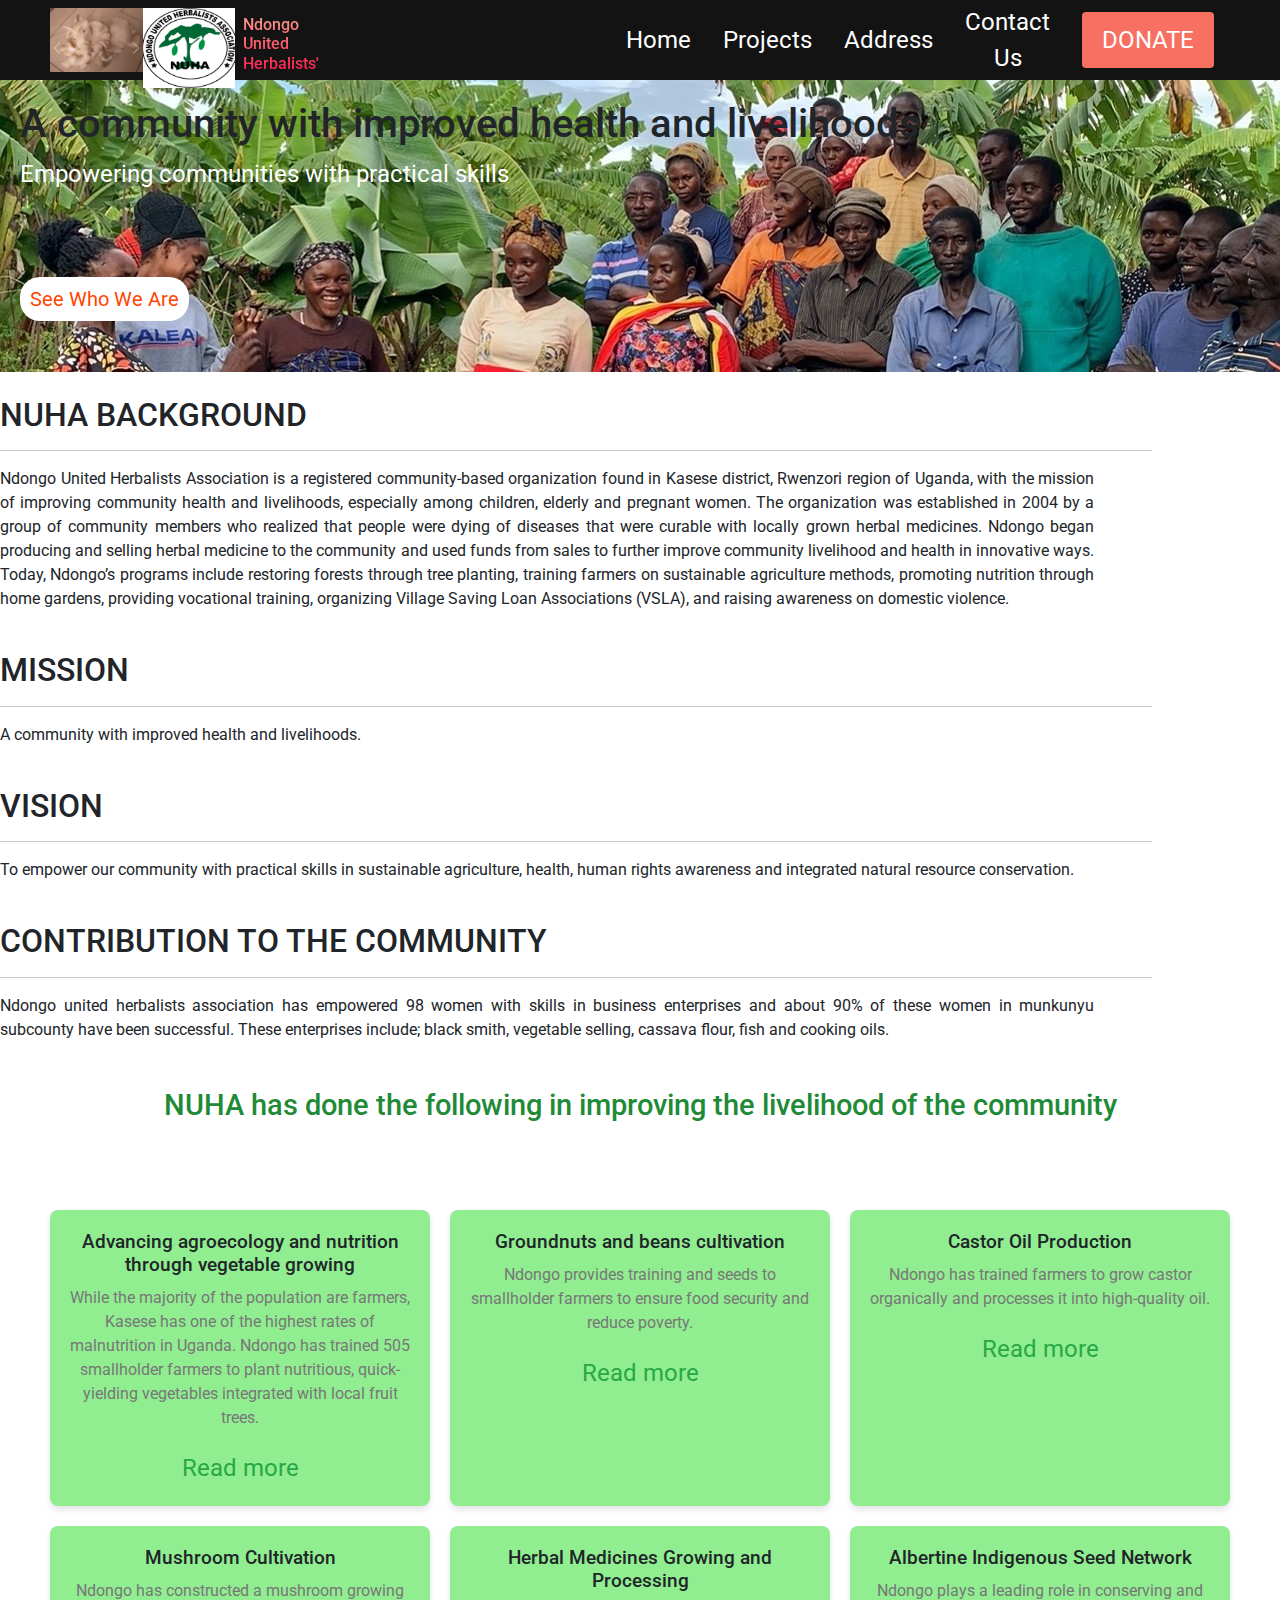
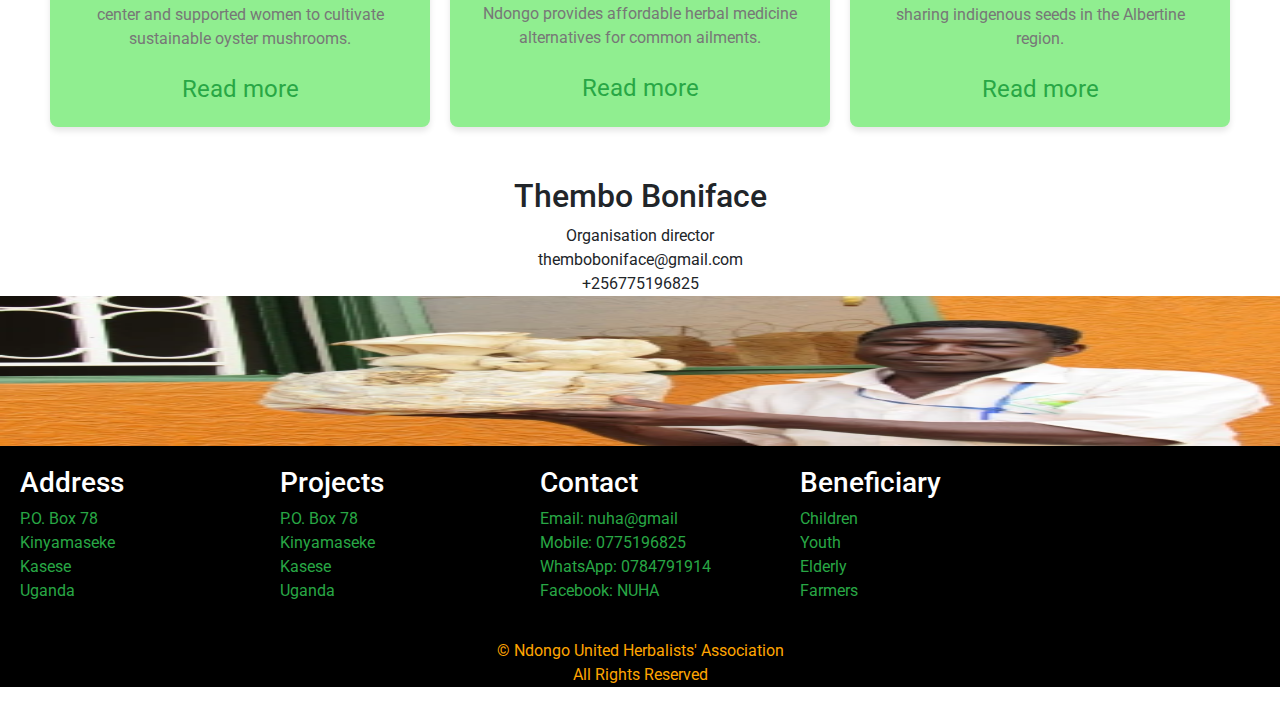
==== commit 70ab9b5f: "Update index.html" ====
--- a/index.html
+++ b/index.html
@@ -17,13 +17,13 @@
             <div id="carouselExample" class="carousel slide" data-bs-ride="carousel">
     <div class="carousel-inner">
         <div class="carousel-item active">
-            <img src="group.jpg" class="d-block w-100" alt="First slide">
+            <img src="mush.jpg" class="d-block w-100" alt="First slide">
         </div>
         <div class="carousel-item">
-            <img src="display.jpg" class="d-block w-100" alt="Second slide">
+            <img src="nuha1.webp" class="d-block w-100" alt="Second slide">
         </div>
         <div class="carousel-item">
-            <img src="dad.jpg" class="d-block w-100" alt="Third slide">
+            <img src="dad.webp" class="d-block w-100" alt="Third slide">
         </div>
     </div>
     <button class="carousel-control-prev" type="button" data-bs-target="#carouselExample" data-bs-slide="prev">
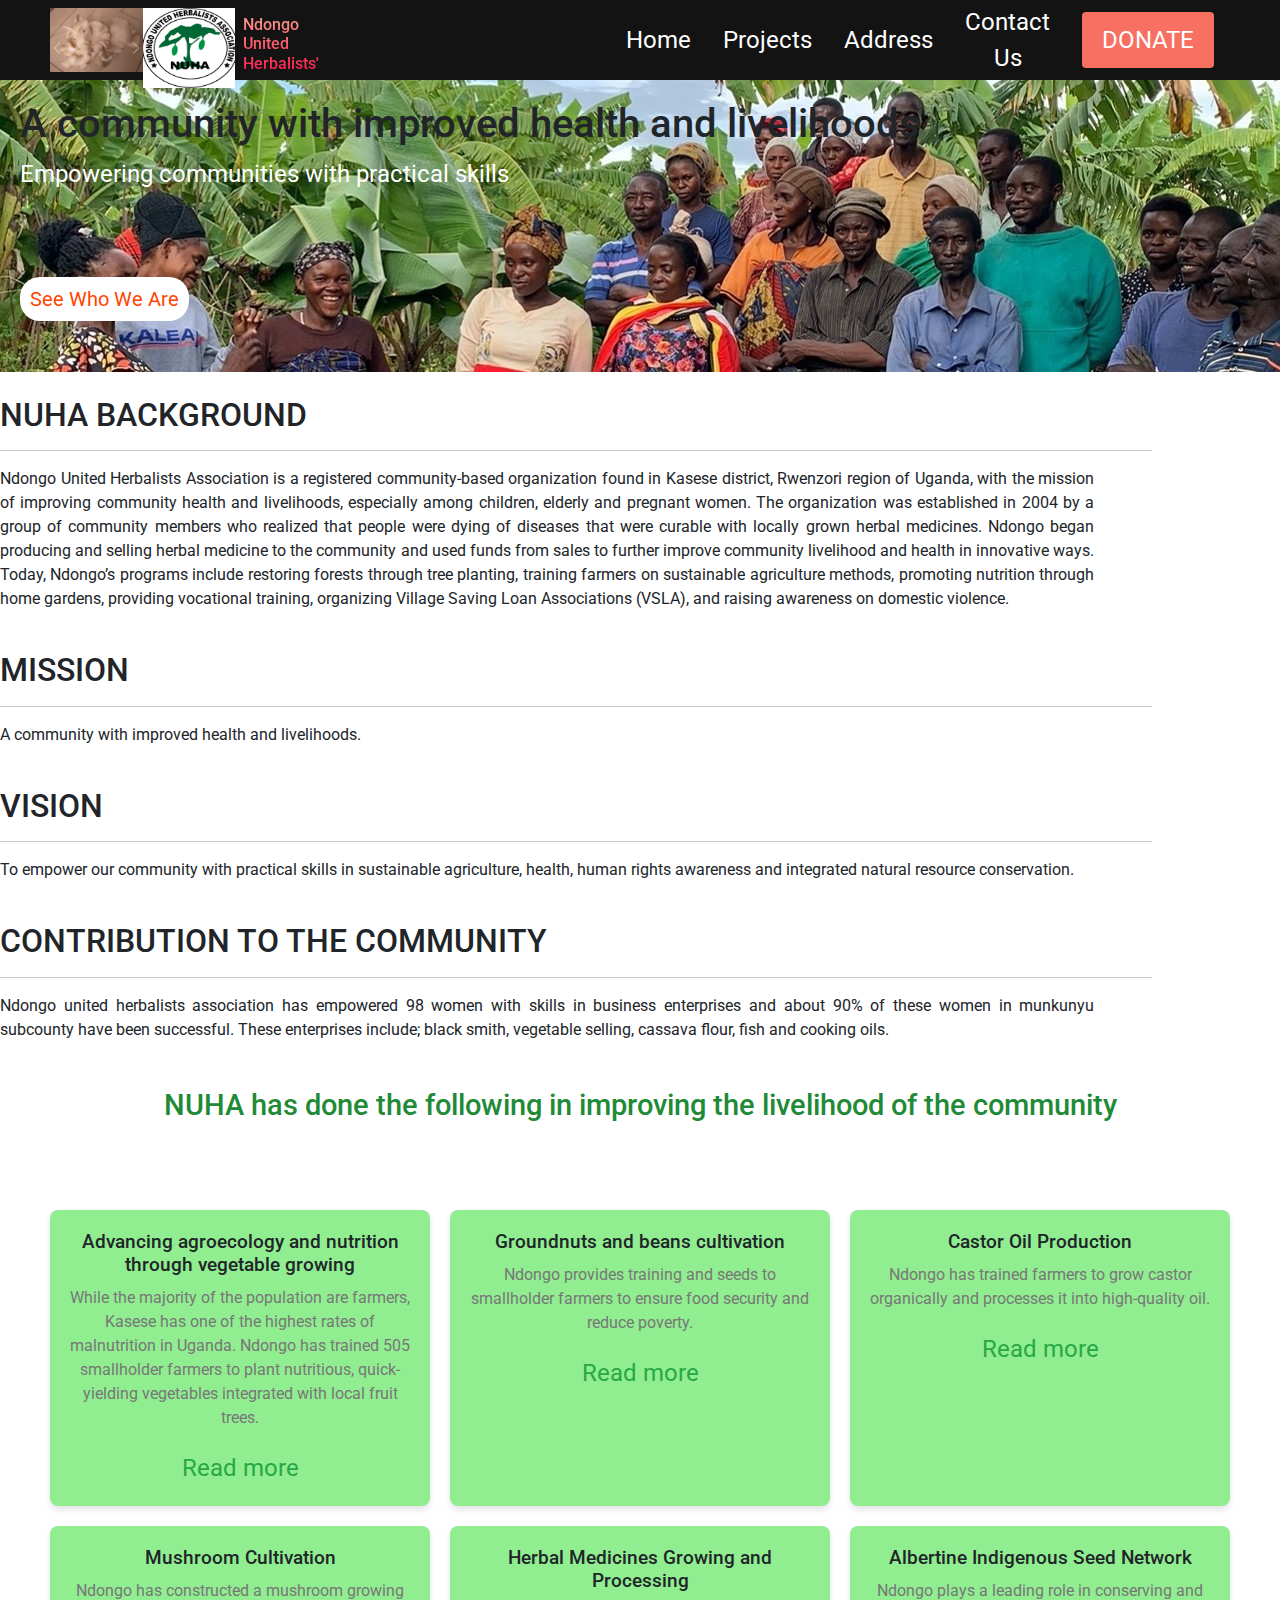
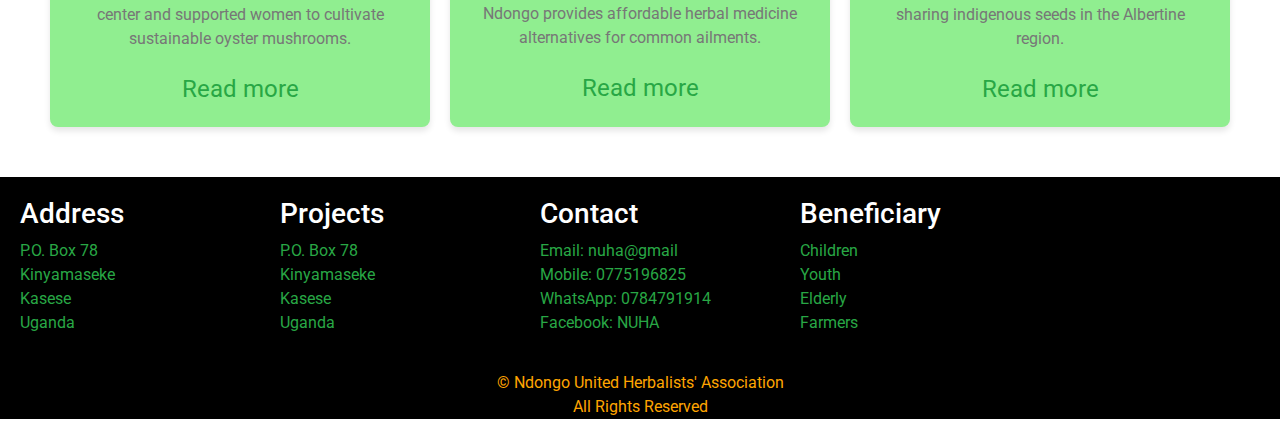
==== commit f13fea6d: "Update index.html" ====
--- a/index.html
+++ b/index.html
@@ -140,16 +140,9 @@
             </div>
         </section>
     </main>
-    <div class="text-center">
-        <h2 class="text-lg">Thembo Boniface</h2>
-        <div class="text-purple-500">Organisation director</div>
-        <div class="text-gray-600">themboboniface@gmail.com</div>
-        <div class="text-gray-600">+256775196825</div>
-    </div>
-    <div class="bg-white rounded-lg p-6">
-    <img src="dad.webp" height="150" width="100">
     
-</div>
+    
+
 
 
     <footer class="foo">
